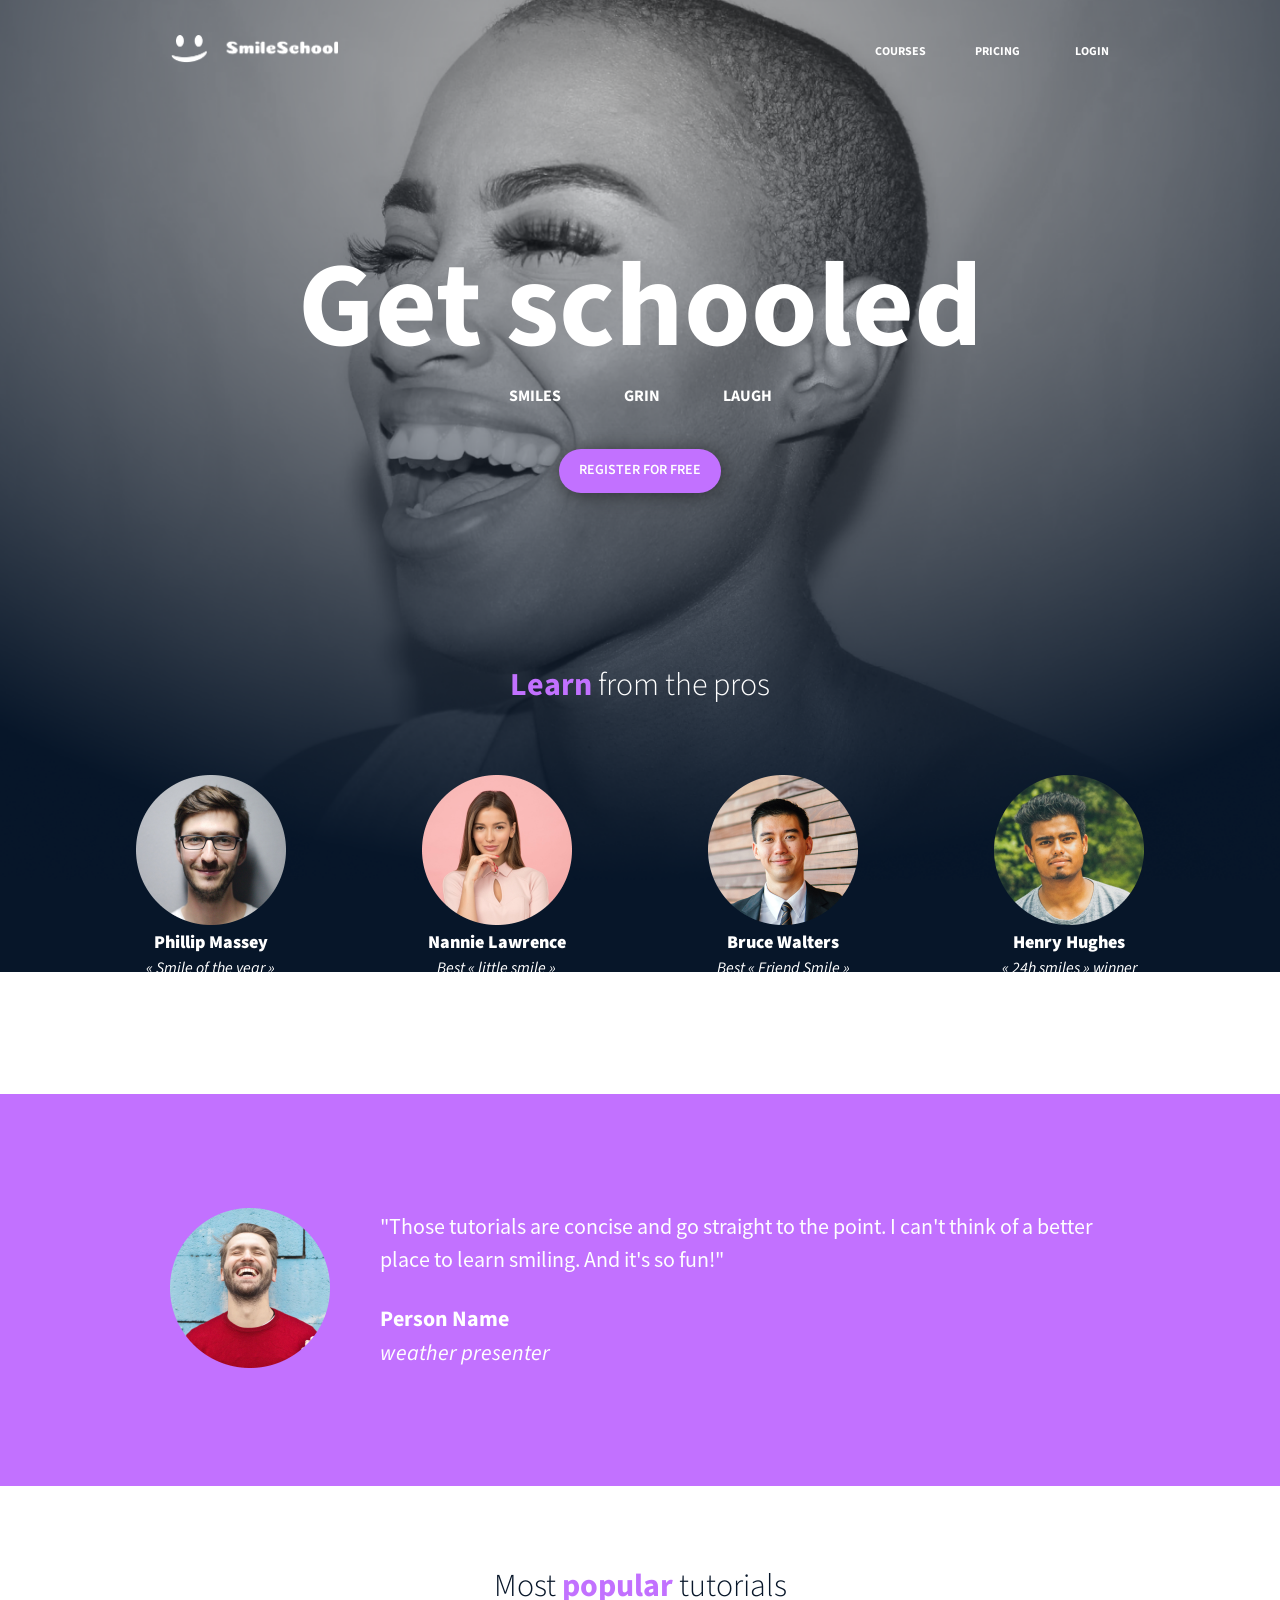
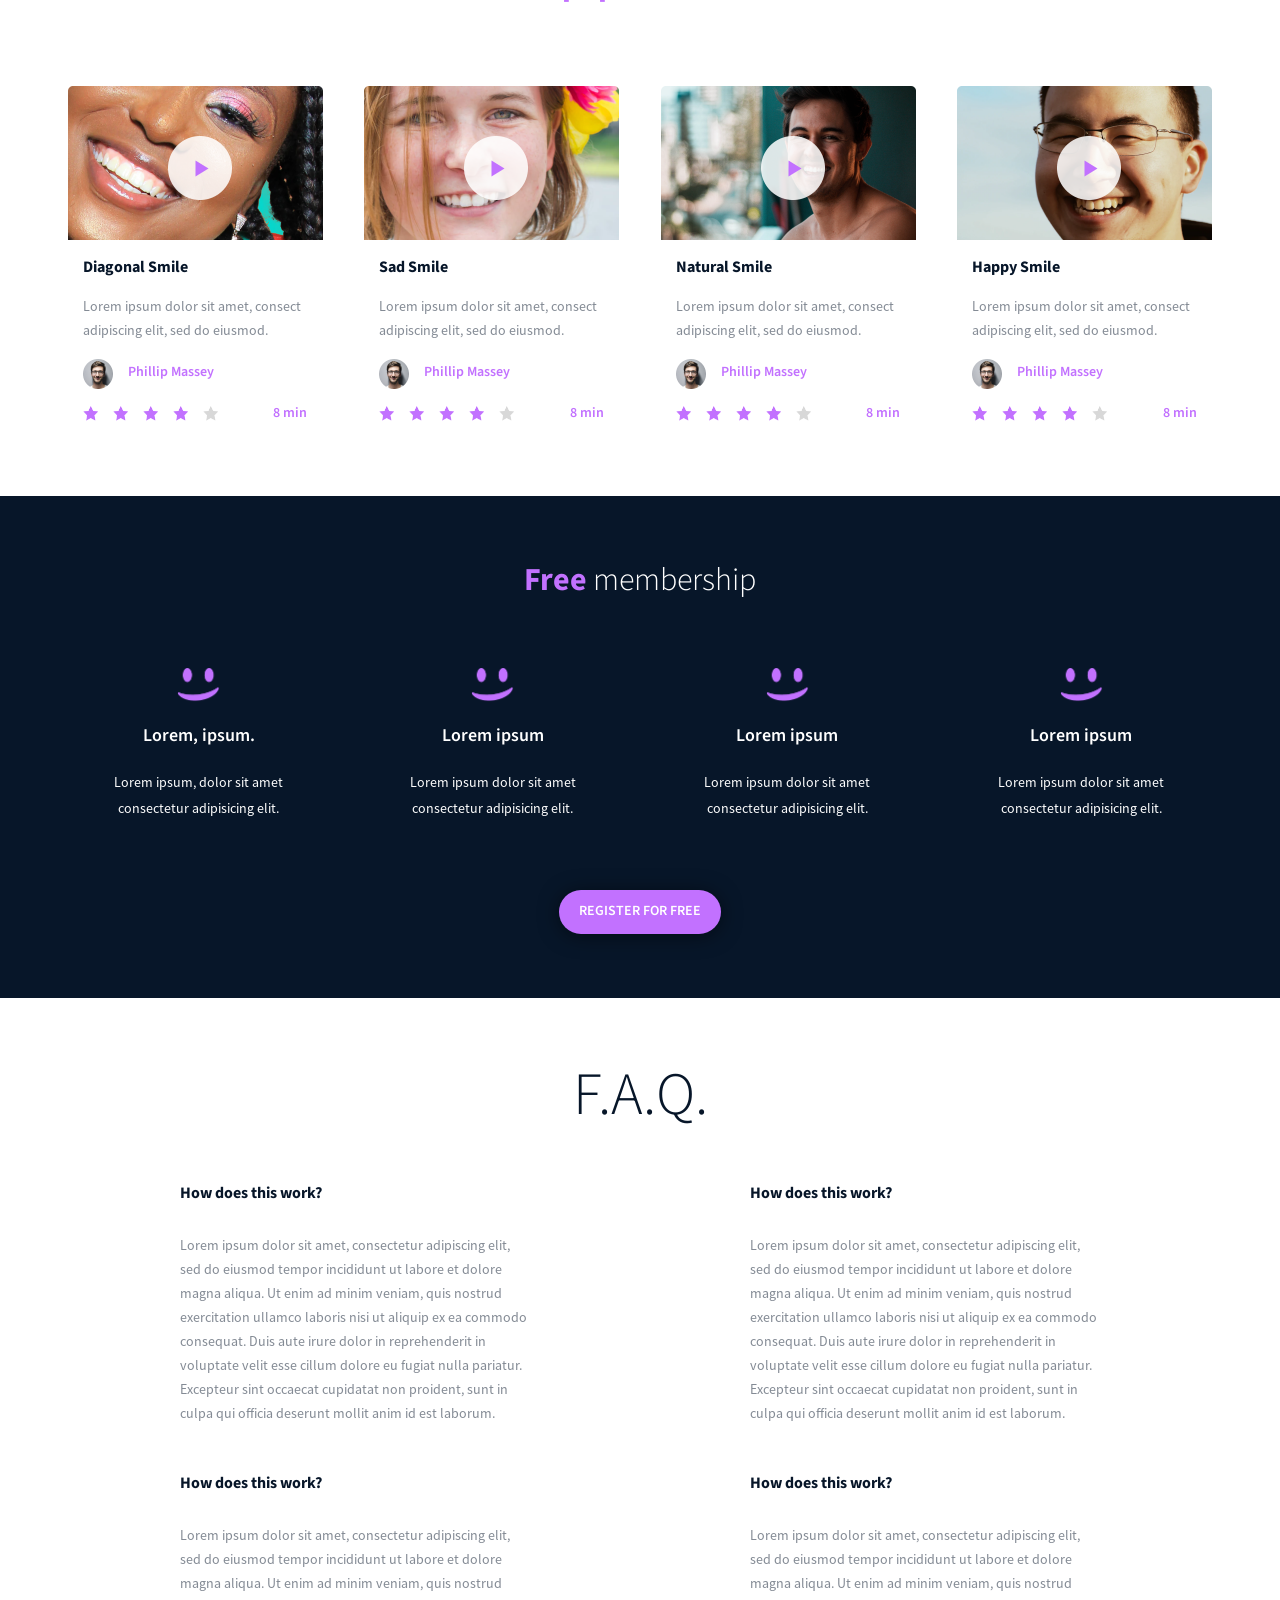
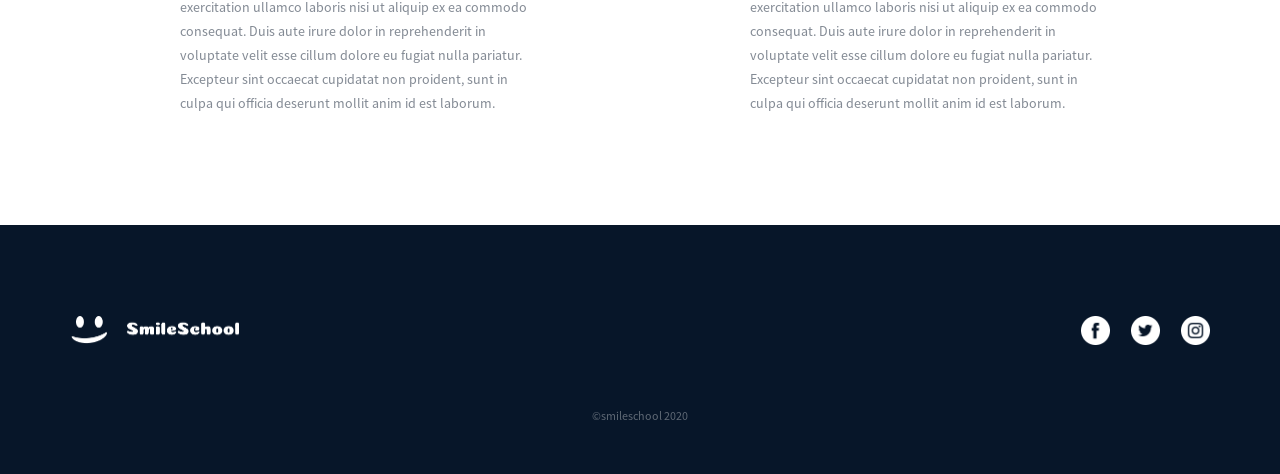
==== css_advanced/task_1/index.html @ 3d5e8ae4 "css advanced tasks editing" ====
<!DOCTYPE html>
<html lang="en">
<head>
	<meta charset="UTF-8">
	<meta name="viewport" content="width=device-width, initial-scale=1.0">
	<title>Document</title>
	<link rel="stylesheet" type="text/css" href="./styles.css">
	<link href="https://fonts.googleapis.com/css2?family=Source+Sans+Pro:wght@400;700&display=swap" rel="stylesheet"></head>
<body>
	<header>
		<div class="smile">
		<a href="./images/assets/logo.png" alt="Site logo">
			<img src="./images/assets/logo.png">
		</a>
		</div>
		<div class="menu">
			<p>COURSES</p>
			<p>PRICING</p>
			<p>LOGIN</p>
		</div>
	</header>
	<main>
		<section class="register">
			<div class="schooled">
				<h1>Get schooled</h1>
				<p>SMILES GRIN LAUGH</p>
				<button>REGISTER FOR FREE</button>
			</div>
			<div class="pros">
				<h2><span>Learn </span>from the pros</h2>
				<div class="avatars">
					<div>
						<img src="./images/assets/avatars/avatar1.png">
						<h3>Phillip Massey</h3>
						<p>« Smile of the year » 2018 - 2019</p>
					</div>
					<div>
						<img src="./images/assets/avatars/avatar2.png">
						<h3>Nannie Lawrence</h3>
						<p>Best « little smile » 2017</p>
					</div>
					<div>
						<img src="./images/assets/avatars/avatar3.png">
						<h3>Bruce Walters</h3>
						<p>Best « Friend Smile » live performance 2019</p>
					</div>
					<div>
						<img src="./images/assets/avatars/avatar4.png">
						<h3>Henry Hughes</h3>
						<p>« 24h smiles » winner 2016 - 2019</p>
					</div>
				</div>
			</div>
		</section>
		<section class="testimonial">
			<div>
			<img src="./images/assets/avatars/avatar5.png">
			</div>
			<div>
			<blockquote>
				"Those tutorials are concise and go straight to the point. I can't think of a better place to learn smiling. And it's so fun!"
			</blockquote>
			<p>Person Name</p>
			<em>weather presenter</em>
		</div>
		</section>
		<section class="tutorials">
			<h1>Most <span>popular</span> tutorials</h1>
			<div class="videos">
				<div class="tutorial">
					<img class="preview" src="./images/assets/videos/preview1.png" alt="video preview">
					<img class="play" src="./images/assets/videos/play.png" alt="play button">
					<h2>Diagonal Smile</h2>
					<p>Lorem ipsum dolor sit amet, consect adipiscing elit, sed do eiusmod.</p>
					<div class="author">
						<img src="./images/assets/videos/author.png">
						<h3>Phillip Massey</h3>
					</div>
					<div class="rating">
						<img src="./images/assets/videos/star1-4.png">
						<img src="./images/assets/videos/star1-4.png">
						<img src="./images/assets/videos/star1-4.png">
						<img src="./images/assets/videos/star1-4.png">
						<img src="./images/assets/videos/star5.png">
						<p>8 min</p>
					</div>
				</div>
				<div class="tutorial">
					<img class="preview" src="./images/assets/videos/preview2.png" alt="video preview">
					<img class="play" src="./images/assets/videos/play.png" alt="play button">
					<h2>Sad Smile</h2>
					<p>Lorem ipsum dolor sit amet, consect adipiscing elit, sed do eiusmod.</p>
					<div class="author">
						<img src="./images/assets/videos/author.png">
						<h3>Phillip Massey</h3>
					</div>
					<div class="rating">
						<img src="./images/assets/videos/star1-4.png">
						<img src="./images/assets/videos/star1-4.png">
						<img src="./images/assets/videos/star1-4.png">
						<img src="./images/assets/videos/star1-4.png">
						<img src="./images/assets/videos/star5.png">
						<p>8 min</p>
					</div>
				</div>
				<div class="tutorial">
					<img class="preview" src="./images/assets/videos/preview3.png" alt="video preview">
					<img class="play" src="./images/assets/videos/play.png" alt="play button">
					<h2>Natural Smile</h2>
					<p>Lorem ipsum dolor sit amet, consect adipiscing elit, sed do eiusmod.</p>
					<div class="author">
						<img src="./images/assets/videos/author.png">
						<h3>Phillip Massey</h3>
					</div>
					<div class="rating">
						<img src="./images/assets/videos/star1-4.png">
						<img src="./images/assets/videos/star1-4.png">
						<img src="./images/assets/videos/star1-4.png">
						<img src="./images/assets/videos/star1-4.png">
						<img src="./images/assets/videos/star5.png">
						<p>8 min</p>
					</div>
				</div>
				<div class="tutorial">
					<img class="preview" src="./images/assets/videos/preview4.png" alt="video preview">
					<img class="play" src="./images/assets/videos/play.png" alt="play button">
					<h2>Happy Smile</h2>
					<p>Lorem ipsum dolor sit amet, consect adipiscing elit, sed do eiusmod.</p>
					<div class="author">
						<img src="./images/assets/videos/author.png">
						<h3>Phillip Massey</h3>
					</div>
					<div class="rating">
						<img src="./images/assets/videos/star1-4.png">
						<img src="./images/assets/videos/star1-4.png">
						<img src="./images/assets/videos/star1-4.png">
						<img src="./images/assets/videos/star1-4.png">
						<img src="./images/assets/videos/star5.png">
						<p>8 min</p>
					</div>
				</div>
			</div>	
		</section>
		<section class="membership">
			<h1><span>Free</span> membership</h1>
			<div class="smiles">
				<div>
					<img src="./images/assets/membership/smile.png">
					<h2>Lorem, ipsum.</h2>
					<p>Lorem ipsum, dolor sit amet consectetur adipisicing elit.</p>
				</div>
				<div>
					<img src="./images/assets/membership/smile.png">
					<h2>Lorem ipsum</h2>
					<p>Lorem ipsum dolor sit amet consectetur adipisicing elit.</p>
				</div>
				<div>
					<img src="./images/assets/membership/smile.png">
					<h2>Lorem ipsum</h2>
					<p>Lorem ipsum dolor sit amet consectetur adipisicing elit.</p>
				</div>
				<div>
					<img src="./images/assets/membership/smile.png">
					<h2>Lorem ipsum</h2>
					<p>Lorem ipsum dolor sit amet consectetur adipisicing elit.</p>
				</div>
			</div>
			<button>REGISTER FOR FREE</button>
		</section>
		<section class="faq">
			<h1>F.A.Q.</h1>
			<div class="questions">
				<div class="row">
					<div class="column">
						<h2>How does this work?</h2>
						<p>Lorem ipsum dolor sit amet, consectetur adipiscing elit, sed do eiusmod tempor incididunt ut labore et dolore magna aliqua. Ut enim ad minim veniam, quis nostrud exercitation ullamco laboris nisi ut aliquip ex ea commodo consequat. Duis aute irure dolor in reprehenderit in voluptate velit esse cillum dolore eu fugiat nulla pariatur. Excepteur sint occaecat cupidatat non proident, sunt in culpa qui officia deserunt mollit anim id est laborum.</p>
					</div>
					<div class="column">
						<h2>How does this work?</h2>
						<p>Lorem ipsum dolor sit amet, consectetur adipiscing elit, sed do eiusmod tempor incididunt ut labore et dolore magna aliqua. Ut enim ad minim veniam, quis nostrud exercitation ullamco laboris nisi ut aliquip ex ea commodo consequat. Duis aute irure dolor in reprehenderit in voluptate velit esse cillum dolore eu fugiat nulla pariatur. Excepteur sint occaecat cupidatat non proident, sunt in culpa qui officia deserunt mollit anim id est laborum.</p>
					</div>
				</div>
				<div class="row">
					<div class="column">
						<h2>How does this work?</h2>
						<p>Lorem ipsum dolor sit amet, consectetur adipiscing elit, sed do eiusmod tempor incididunt ut labore et dolore magna aliqua. Ut enim ad minim veniam, quis nostrud exercitation ullamco laboris nisi ut aliquip ex ea commodo consequat. Duis aute irure dolor in reprehenderit in voluptate velit esse cillum dolore eu fugiat nulla pariatur. Excepteur sint occaecat cupidatat non proident, sunt in culpa qui officia deserunt mollit anim id est laborum.</p>
					</div>
					<div class="column">
						<h2>How does this work?</h2>
						<p>Lorem ipsum dolor sit amet, consectetur adipiscing elit, sed do eiusmod tempor incididunt ut labore et dolore magna aliqua. Ut enim ad minim veniam, quis nostrud exercitation ullamco laboris nisi ut aliquip ex ea commodo consequat. Duis aute irure dolor in reprehenderit in voluptate velit esse cillum dolore eu fugiat nulla pariatur. Excepteur sint occaecat cupidatat non proident, sunt in culpa qui officia deserunt mollit anim id est laborum.</p>
					</div>
				</div>
			</div>
		</section>
		</main>
		<footer>
			<div class="footer">
				<div class="logos">
					<img src="./images/assets/logo.png">
					<div class="social">
						<a href="https://www.facebook.com/">
						<img src="./images/assets/footer/facebook.png">
						</a>
						<a href="https://x.com/">
						<img src="./images/assets/footer/twitter.png">
						</a>
						<a href="https://www.instagram.com/">
						<img src="./images/assets/footer/instagram.png">
						</a>
					</div>
				</div>
				<p>©smileschool 2020</p>
			</div>
		</footer>
	</body>
</html>
---- css_advanced/task_1/styles.css ----
/* CSS Reset */
* {
    margin: 0;
    padding: 0;
    box-sizing: border-box;
}

@font-face {
	font-family: 'Source Sans Pro';
	src: url(./fonts/source-sans-pro/SourceSansPro-Regular.otf);
}

html, body {
	margin: 0;
	padding: 0;
	width: 100%;
	height: 100%;
	box-sizing: border-box;
}

body {
	background-image: url("./images/assets/background.png");
	background-size: cover;
	background-repeat: no-repeat;
}

header {
	/* background-color: blueviolet; */
	display: flex;
	justify-content: space-between;
	align-items: center;
	margin: 35px 171px 0 171px;
	height: 32px;
	padding: 0px;

}

p, h1, h2, h3 {
	font-family: 'Source Sans Pro';
	color: #FFFFFF;
}

.menu {
	/* background-color: red; */
	display: flex;
	justify-content: space-between;
	align-items: center;
	width: 234px;
	height: 15px;
	top: 37px;
	left: 1041px;
}

.menu p {
	/* background-color: blue; */
	width: 34px;
	height: 15px;
	left: 200px;
	font-size: 12px;
	font-weight: 700;
	line-height: 15px;
	text-align: left;
}

.smile img {
	/* background-color: green; */
	width: 167px;
	height: 29px;
	top: 35px;
	left: 171px;
}

.register {
	height: 957px;
	/* outline: 2px solid lime; */
	/* background-color: aqua; */
	display: flex;
	flex-wrap: wrap;
	flex-direction: column;
	justify-content: space-around;
	align-items: center;
	margin-bottom: 70px;
}
.schooled {
	/* outline: 2px solid lime; */
	display: flex;
	justify-content: space-between;
	align-items: center;
	flex-wrap: wrap;
	flex-direction: column;
	box-sizing: border-box;
	height: 300px;
	margin: 115px 0 0 0;

}
.schooled h1 {
	/* outline: 2px solid lime; */
	/* background-color: green; */
	width: 700px;
	height: 151px;
	font-family: 'Source Sans Pro';
	font-size: 120px;
	font-weight: 700;
	line-height: 150px;
	text-align: center;
	color: #FFFFFF;
	margin: 40px 0 0 0;
}

.schooled p {
	/* outline: 2px solid blue; */
	/* background-color: chartreuse; */
	display: flex;
	flex-wrap: wrap;
	justify-content: space-around;
	word-spacing: 60px;
	width: 300px;
	margin: 0 0 40px 0;
	font-size: 16px;
	font-weight: 700;
	line-height: 20px;
	text-align: center;
}

button {
	display: flex;
	justify-content: center;
	align-items: center;
	background-color: #C271FF;
	width: 162px;
	height: 44px;
	border: none;
	box-shadow: 0px 2px 20px 0px #00000080;
	font-family: 'Source Sans Pro';
	font-size: 14px;
	font-weight: 600;
	line-height: 17.6px;
	text-align: center;
	color: #FFFFFF;
	border-radius: 50px;
}

.pros {
	/* outline: 2px solid rgb(255, 0, 0); */
	width: 1009px;
	height: 350px;
	/* background-color: crimson; */
	display: flex;
	justify-content: center;
	align-items: center;
	flex-direction: column;
	flex-wrap: wrap;
	margin-bottom: 0px;
	margin-top: 150px;
}
.pros h2 {
	/* background-color: aquamarine; */
	/* outline: 2px solid blue; */
	color: #FFFFFF;
	width: 300px;
	height: 40px;
	font-family: 'Source Sans Pro';
	font-size: 32px;
	font-weight: 300;
	line-height: 40px;
	text-align: center;
}

.pros span {
	color: #C271FF;
	font-weight: 700;
}

.avatars {
	margin-top: 70px;
	width: 1009px;
	height: 237px;
	/* outline: 2px solid greenyellow; */
	/* background-color: aqua; */
	display: flex;
	flex-wrap: wrap;
	flex-direction: row;
	justify-content: space-between;
}
.avatars img {
	width: 150px;
	height: 150px;
}

.avatars h3 {
	font-family: 'Source Sans Pro';
	font-size: 18px;
	font-weight: 900;
	line-height: 27px;
	text-align: center;
	width: 150px;
	height: 27px;
	display: flex;
	justify-content: center;
	color: #FFFFFF;
	/* outline: 2px solid blue; */
}

.avatars p {
	width: 150px;
	height: 48px;
	top: 189px;
	display: flex;
	flex-wrap: wrap;
	flex-direction: column;
	font-size: 16px;
	font-style: italic;
	font-weight: 400;
	line-height: 24px;
	text-align: center;
}


.testimonial {
	/* width: 1440px; */
	height: 392px;
	top: 1093px;
	gap: 50px;
	background-color: #C271FF;
	display: flex;
	flex-wrap: wrap;
	/* flex-direction: column; */
	justify-content: center;
	align-items: center;
	/* outline: 2px solid blue; */
}

.testimonial img {
	width: 160px;
	height: 160px;
}

.testimonial blockquote {
	/* outline: 2px solid blue; */
	width: 730px;
	height: 68px;
	font-family: 'Source Sans Pro';
	font-size: 22px;
	font-weight: 400;
	line-height: 33px;
	text-align: left;
	color: #FFFFFF;
}

.testimonial p {
	width: 129px;
	height: 34px;
	font-size: 22px;
	font-weight: 700;
	line-height: 33px;
	text-align: left;
	margin-top: 25px;
}

.testimonial em {
	width: 165px;
	height: 34px;
	top: 124px;
	font-family: 'Source Sans Pro';
	font-size: 22px;
	font-style: italic;
	font-weight: 400;
	line-height: 33px;
	text-align: left;
	color: #FFFFFF;
}

.tutorials {
	/* outline: 2px solid red; */
	height: 450px;
	display: flex;
	flex-direction: column;
	align-items: center;
	margin: 80px 0;
}

.videos {
	/* outline: 2px solid blue; */
	width: 1228px;
	height: 450px;
	display: flex;
	flex-direction: row;
	justify-content: space-evenly;
	align-items: center;
}

.tutorial {
	display: flex;
	flex-direction: column;
	justify-content: space-between;
	/* outline: 2px solid green; */
	width: 255px;
	height: 335px;
}
.tutorials h1 {
	/* outline: 2px solid green; */
	width: 350px;
	height: 40px;
	font-size: 32px;
	font-weight: 300;
	line-height: 40px;
	text-align: center;
	color: #071629;
	margin-bottom: 80px;
}

.tutorials h1 span {
	font-size: 32px;
	font-weight: 700;
	line-height: 40px;
	text-align: center;
	color: #C271FF;
}
.tutorial h2 {
	display: flex;
	/* outline: 2px solid rgb(0, 162, 255); */
	width: 106px;
	height: 20px;
	font-size: 16px;
	font-weight: 700;
	line-height: 20px;
	text-align: left;
	color: #071629;
	margin-left: 15px;

}

.tutorial p {
	display: flex;
	justify-content: space-around;
	/* outline: 2px solid orange; */
	width: 240px;
	height: 48px;
	font-size: 14px;
	font-weight: 400;
	line-height: 24px;
	color: #07162980;
	margin-left: 15px;
}

.preview {
	/* outline: 2px solid lime; */
	width: 255px;
	height: 154px;
	margin-bottom: 0;
	display: flex;
	justify-content: center;
	align-items: center;
	position: relative;
}

.play {
	/* outline: 2px solid yellow; */
	width: 64px;
	height: 64px;
	position: absolute;
    margin-top: 50px;
    margin-left: 100px;
	z-index: 1;
    /* transform: translate(90px, -110px); */
}

.tutorial .rating {
	/* outline: 2px solid yellowgreen; */
	display: flex;
	justify-content: space-around;
	flex-direction: row;
	height: 15px;
	margin-left: 15px;
}

.tutorial .rating img {
	/* outline: 2px solid yellowgreen; */
	margin-right: 15px;
	width: 15px;
	height: 15px;
}

.tutorial .rating p {
	/* outline: 2px solid yellowgreen; */
	width: 35px;
	height: 15px;
	font-size: 14px;
	font-weight: 600;
	line-height:15px;
	text-align: right;
	color: #C271FF;
	margin-left: auto;
	margin-right: 15px;
}

.tutorial .author {
	display: flex;
	justify-content: space-around;
	margin-left: 15px;
}

.tutorial .author img {
	width: 30px;
	height: 30px;
}

.tutorial .author h3 {
	width: 200px;
	height: 27px;
	font-size: 14px;
	font-weight: 600;
	line-height: 27px;
	text-align: left;
	color: #C271FF;
	margin-left: 15px;
}

.membership {
	height: 502px;
	display: flex;
	flex-wrap:wrap;
	flex-direction: column;
	justify-content: space-around;
	align-items: center;
	background-color: #071629;
}

.membership h1 {
	width: 250px;
	height: 40px;
	font-size: 32px;
	font-weight: 300;
	line-height: 40px;
	text-align: center;
	margin: 30px 0 0 0;
}

.membership h1 span {
	font-size: 32px;
	font-weight: 700;
	line-height: 40px;
	text-align: center;
	color: #C271FF;
}

.membership .smiles {
	/* outline: 3px solid red; */
	display: flex;
	flex-direction: row;
	justify-content: space-between;
	align-items: center;
	width: 1140px;
}

.membership .smiles div {
	/* outline: 3px solid greenyellow; */
	display: flex;
	flex-direction: column;
	justify-content: space-between;
	align-items: center;
	width: 257px;
	height: 153px;
}

.membership img {
	width: 43px;
	height: 35px;
}

.membership h2 {
	width: 256px;
	height: 26px;
	font-size: 18px;
	font-weight: 600;
	line-height: 26px;
	text-align: center;
}

.membership p {
	width: 212px;
	height: 52px;
	opacity: 0px;
	font-size: 14px;
	font-weight: 400;
	line-height: 26px;
	text-align: center;
}

.membership button {
	margin: 0 0 30px 0;
}

.faq {
	margin: 60px 0;
	display: flex;
	flex-direction: column;
	justify-content: space-around;
	align-items: center;
	/* outline: 3px solid slateblue; */
	height: 707px;
}

.faq h1 {
	width: 136px;
	height: 75px;
	font-size: 60px;
	font-weight: 300;
	line-height: 75px;
	text-align: center;
	color: #071629;
}

.faq .questions {
	display: flex;
	flex-direction: column;
	justify-content: space-between;
	/* outline: 3px solid orchid; */
	width: 920px;
	height: 707px;
	margin: 50px 0;
}

.faq .questions .row  {
	/* outline: 3px solid green; */
	display: flex;
	flex-direction: row;
	justify-content: space-between;
}

.faq .questions .column  {
	width: 350px;
	height: 242px;
	/* outline: 3px solid red; */
	display: flex;
	flex-direction: column;
	justify-content: space-between;
}

.faq .questions .column h2 {
	width: 145px;
	height: 20px;
	font-size: 16px;
	font-weight: 700;
	line-height: 20px;
	text-align: left;
	color: #071629;
}

.faq .questions .column p {
	width: 350px;
	height: 192px;
	opacity: 0px;
	font-size: 14px;
	font-weight: 400;
	line-height: 24px;
	text-align: left;
	color: #07162980;
}

.footer {
	height: 249px;
	display: flex;
	flex-direction: column;
	flex-wrap: wrap;
	align-items: center;
	justify-content: space-around;
	background-color: #071629;
}

.footer .logos {
	width: 1140px;
	/* outline: 3px solid green; */
	display: flex;
	flex-direction: row;
	justify-content: space-between;
	margin: 60px 0 0 0;
}

.footer .logos .social {
	display: flex;
	flex-wrap: wrap;
	flex-direction: row;
	justify-content: space-between;
	width: 130px;
	height: 30px;
	/* outline: 3px solid blue; */
}

.footer .logos img {
	width: 169px;
	height: 30px;
	padding: 0.02px 0px 0.52px 0.59px;
}

.footer .logos .social img {
	width: 30px;
	height: 30px;
}

.footer p {
	width: 96px;
	height: 15px;
	opacity: 35%;
	font-size: 12px;
	font-weight: 400;
	line-height: 15px;
	text-align: left;
	margin: 0 0 20px 0;
}
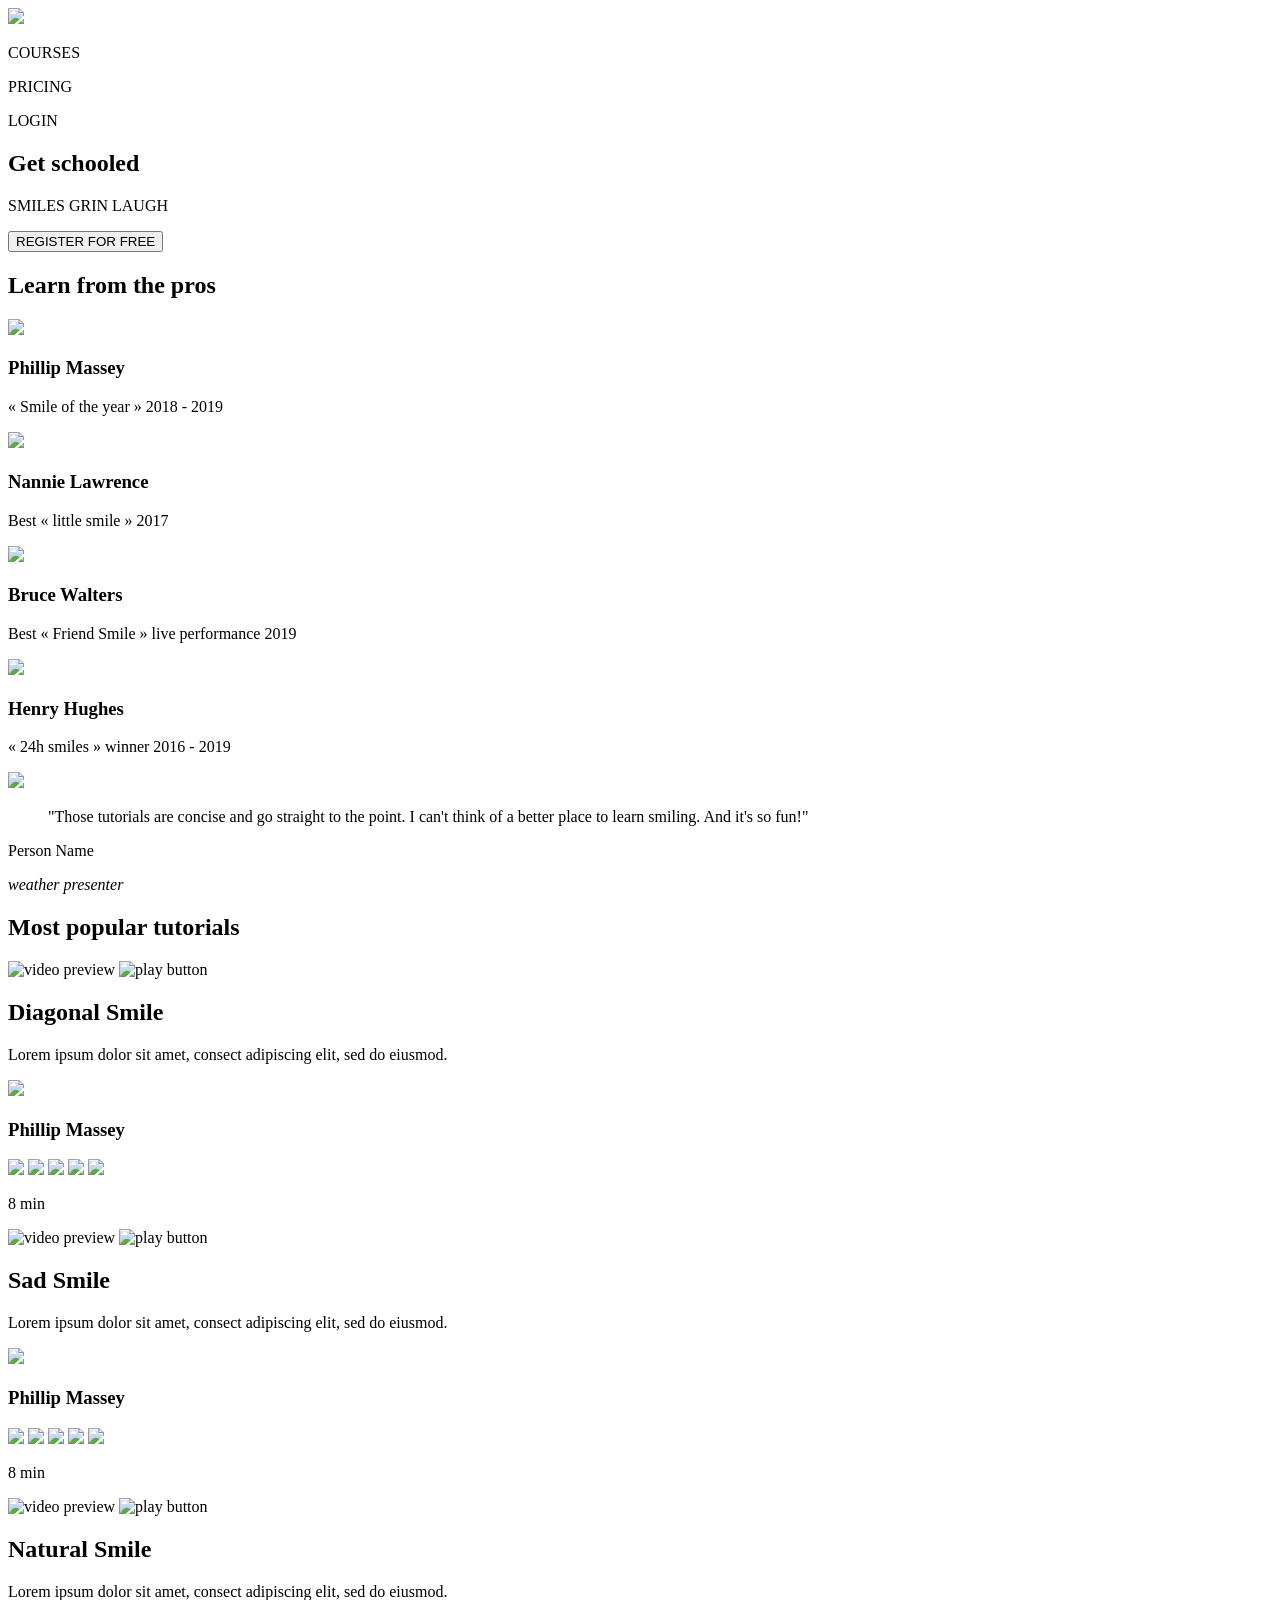
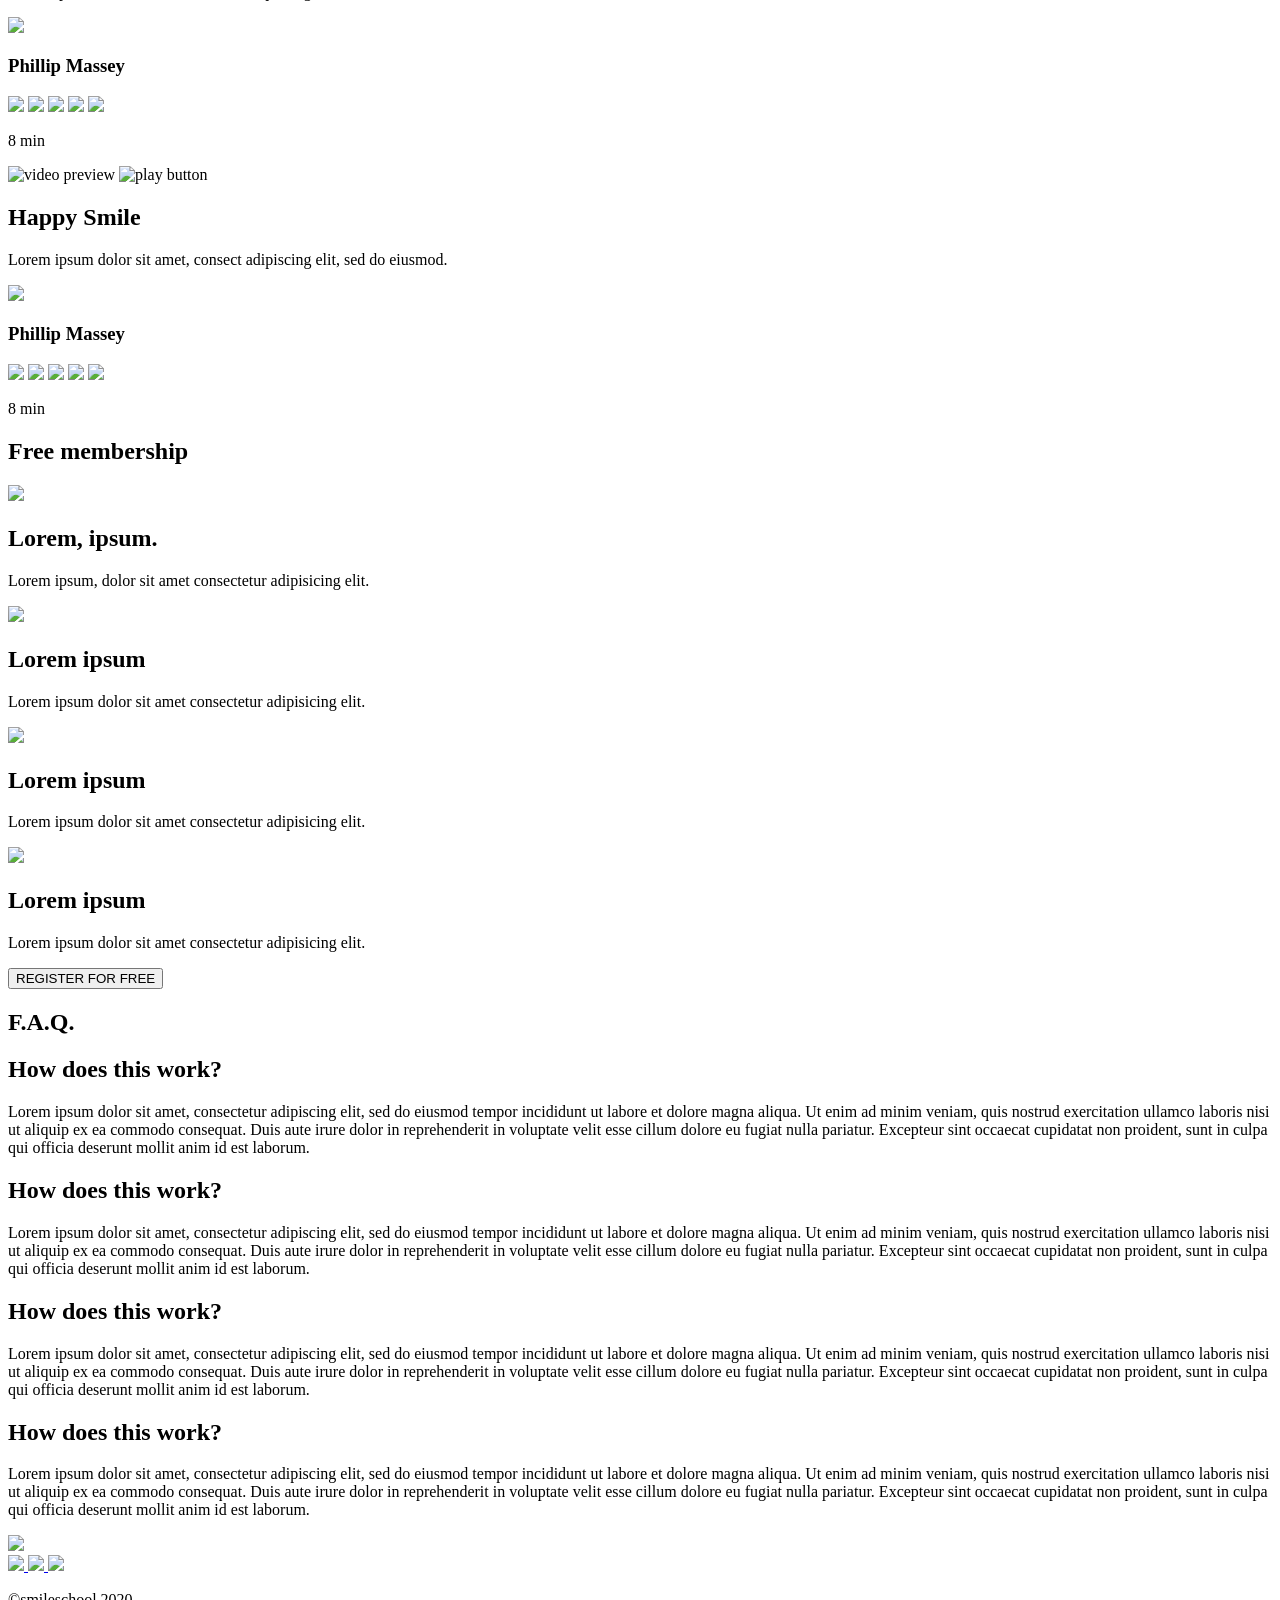
==== commit dba7e1c6: "css advanced tasks editing" ====
--- a/css_advanced/task_1/index.html
+++ b/css_advanced/task_1/index.html
@@ -5,7 +5,7 @@
 	<meta name="viewport" content="width=device-width, initial-scale=1.0">
 	<title>Document</title>
 	<link rel="stylesheet" type="text/css" href="./styles.css">
-	<link href="https://fonts.googleapis.com/css2?family=Source+Sans+Pro:wght@400;700&display=swap" rel="stylesheet"></head>
+</head>
 <body>
 	<header>
 		<div class="smile">
